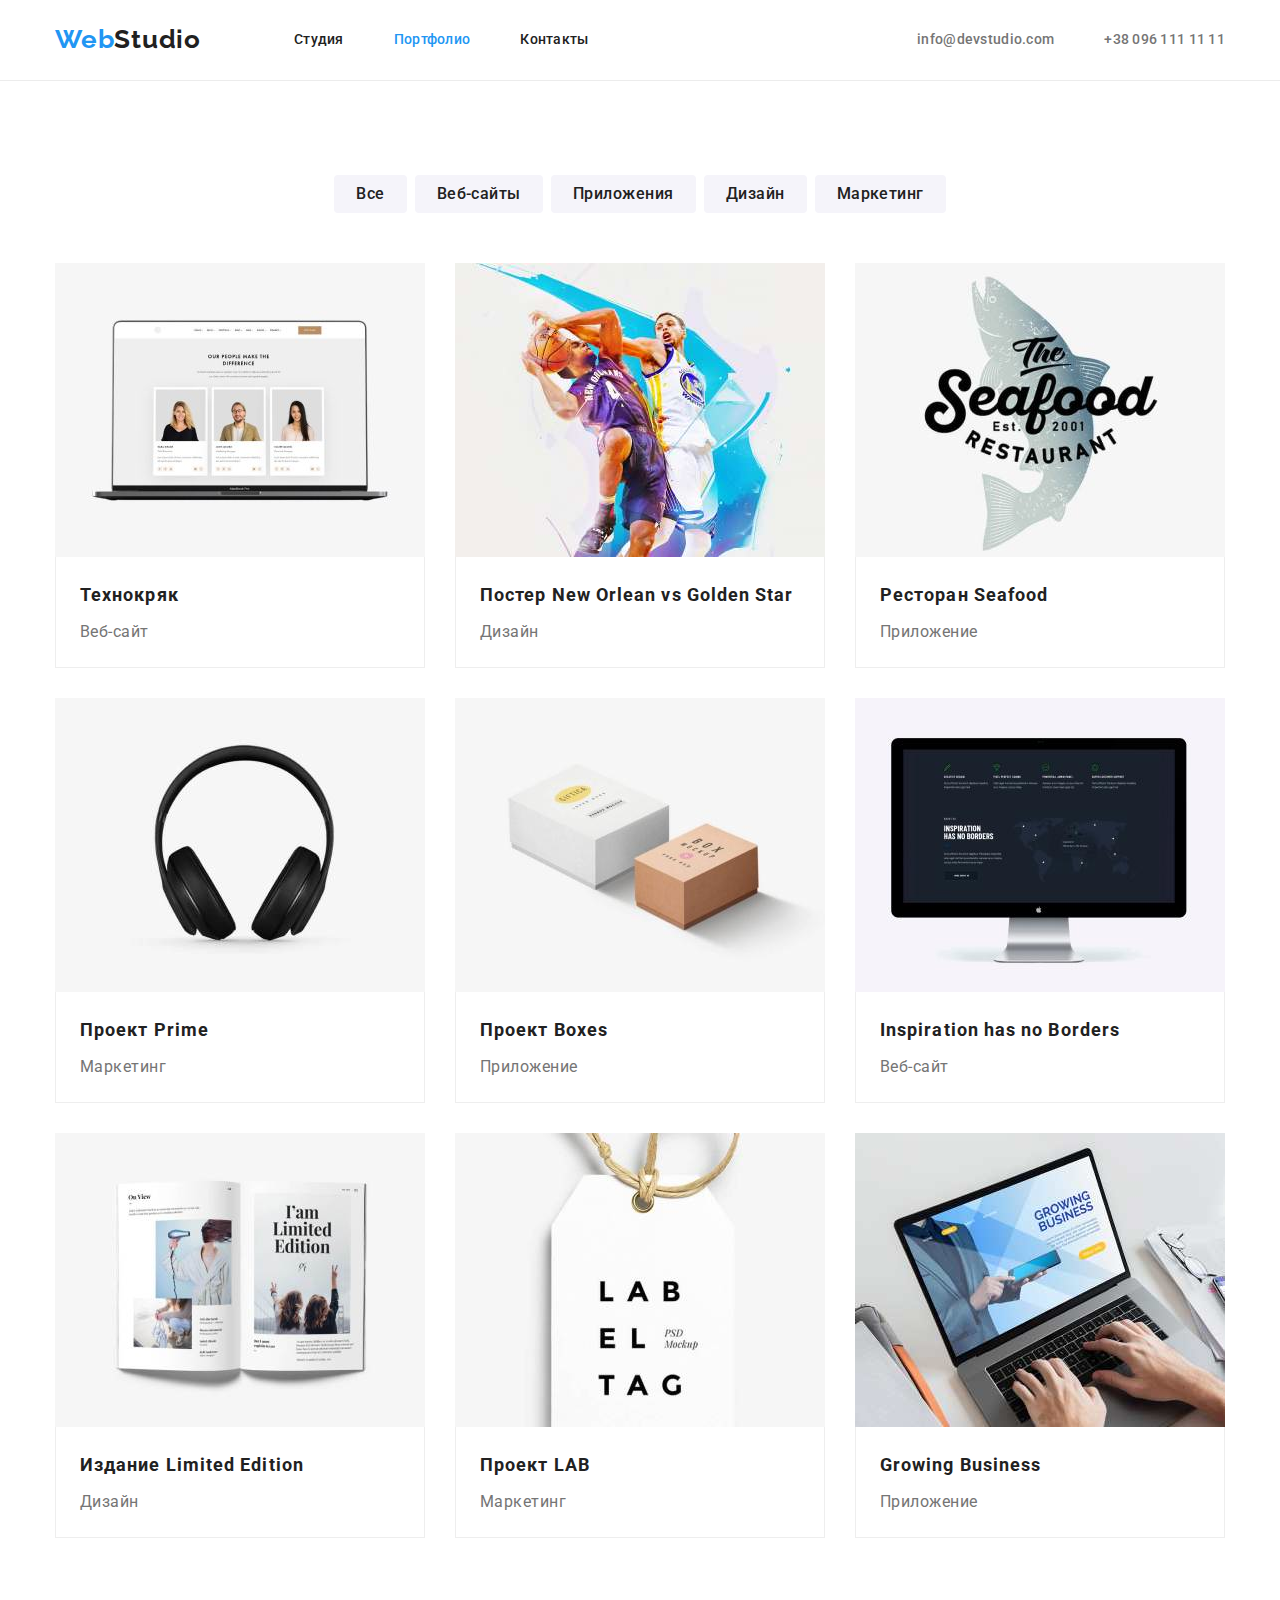
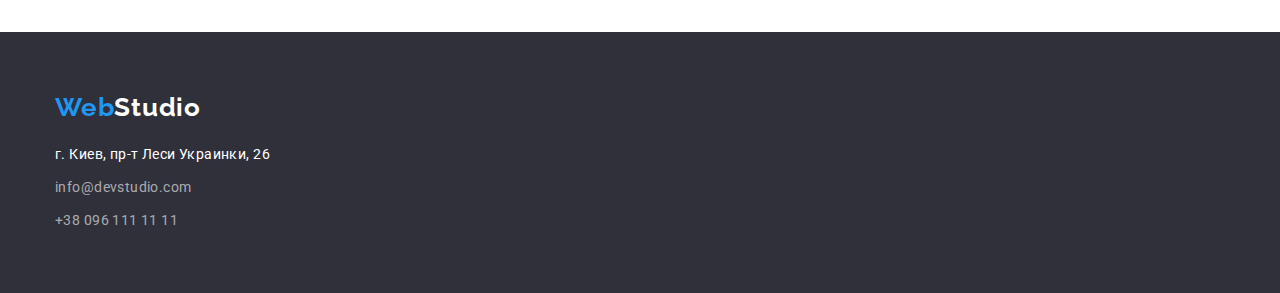
==== portfolio.html @ a239a43c "Домашнє завдання №3" ====
<!DOCTYPE html>
<html lang="ru">
  <head>
    <meta charset="UTF-8" />
    <meta http-equiv="X-UA-Compatible" content="IE=edge" />
    <meta name="viewport" content="width=device-width, initial-scale=1.0" />
    <title>WebStudio</title>
    <link rel="preconnect" href="https://fonts.googleapis.com" />
    <link rel="preconnect" href="https://fonts.gstatic.com" crossorigin />
    <link
      href="https://fonts.googleapis.com/css2?family=Raleway:wght@700&family=Roboto:wght@400;500;700;900&display=swap"
      rel="stylesheet"
    />
    <link
      rel="stylesheet"
      href="https://cdnjs.cloudflare.com/ajax/libs/modern-normalize/1.1.0/modern-normalize.min.css"
    />
    <link rel="stylesheet" href="./css/reset.css" />
    <link rel="stylesheet" href="./css/styles.css" />
  </head>

  <body>
    <!--Шапка.Навигация сайта-->
    <header>
      <div class="container nav">
        <nav class="section-nav">
          <a class="logo" href="./index.html">
            <span class="logo-text">Web</span>Studio
          </a>
          <ul class="nav-list">
            <li class="item"><a class="link" href="./index.html">Студия</a></li>
            <li class="item">
              <a class="link current" href="./portfolio.html">Портфолио</a>
            </li>
            <li class="item"><a class="link" href="">Контакты</a></li>
          </ul>
        </nav>
        <ul class="contacts">
          <li class="item">
            <a class="link" href="mailto:info@devstudio.com"
              >info@devstudio.com</a
            >
          </li>
          <li class="item">
            <a class="link" href="tel:+380961111111">+38 096 111 11 11</a>
          </li>
        </ul>
      </div>
    </header>

    <!-- Main -->
    <main>
      <section class="portfolio">
        <div class="container">
          <h1 class="title-hidden">Наши проекты</h1>
          <div class="filters">
            <ul class="list-filters">
              <li class="item">
                <button type="button" class="filter-button">Все</button>
              </li>
              <li class="item">
                <button type="button" class="filter-button">Веб-сайты</button>
              </li>
              <li class="item">
                <button type="button" class="filter-button">Приложения</button>
              </li>
              <li class="item">
                <button type="button" class="filter-button">Дизайн</button>
              </li>
              <li class="item">
                <button type="button" class="filter-button">Маркетинг</button>
              </li>
            </ul>
          </div>

          <ul class="list-works">
            <li class="item">
              <a class="link" href="">
                <img
                  src="./images/portfolio1.jpg"
                  alt="Страница веб-сайта Технокряк"
                  width="370"
                  height="294"
                />
                <div class="border">
                  <h2 class="project">Технокряк</h2>
                  <p class="type">Веб-сайт</p>
                </div>
              </a>
            </li>
            <li class="item">
              <a class="link" href="">
                <img
                  src="./images/portfolio2.jpg"
                  alt="Два баскетболиста"
                  width="370"
                  height="294"
                />
                <div class="border">
                  <h2 class="project">Постер New Orlean vs Golden Star</h2>
                  <p class="type">Дизайн</p>
                </div>
              </a>
            </li>
            <li class="item">
              <a class="link" href="">
                <img
                  src="./images/portfolio3.jpg"
                  alt="Логотип ресторана Seafood"
                  width="370"
                  height="294"
                />
                <div class="border">
                  <h2 class="project">Ресторан Seafood</h2>
                  <p class="type">Приложение</p>
                </div>
              </a>
            </li>
            <li class="item">
              <a class="link" href="">
                <img
                  src="./images/portfolio4.jpg"
                  alt="Наушники"
                  width="370"
                  height="294"
                />
                <div class="border">
                  <h2 class="project">Проект Prime</h2>
                  <p class="type">Маркетинг</p>
                </div>
              </a>
            </li>
            <li class="item">
              <a class="link" href="">
                <img
                  src="./images/portfolio5.jpg"
                  alt="Две коробки"
                  width="370"
                  height="294"
                />
                <div class="border">
                  <h2 class="project">Проект Boxes</h2>
                  <p class="type">Приложение</p>
                </div>
              </a>
            </li>
            <li class="item">
              <a class="link" href="">
                <img
                  src="./images/portfolio6.jpg"
                  alt="Стнаница веб-сайта Inspiration has no Borders"
                  width="370"
                  height="294"
                />
                <div class="border">
                  <h2 class="project">Inspiration has no Borders</h2>
                  <p class="type">Веб-сайт</p>
                </div>
              </a>
            </li>
            <li class="item">
              <a class="link" href="">
                <img
                  src="./images/portfolio7.jpg"
                  alt="Журнал"
                  width="370"
                  height="294"
                />
                <div class="border">
                  <h2 class="project">Издание Limited Edition</h2>
                  <p class="type">Дизайн</p>
                </div>
              </a>
            </li>
            <li class="item">
              <a class="link" href="">
                <img
                  src="./images/portfolio8.jpg"
                  alt="Ярлык"
                  width="370"
                  height="294"
                />
                <div class="border">
                  <h2 class="project">Проект LAB</h2>
                  <p class="type">Маркетинг</p>
                </div>
              </a>
            </li>
            <li class="item">
              <a class="link" href="">
                <img
                  src="./images/portfolio9.jpg"
                  alt="Стнаница веб-сайта Growing Business"
                  width="370"
                  height="294"
                />
                <div class="border">
                  <h2 class="project">Growing Business</h2>
                  <p class="type">Приложение</p>
                </div>
              </a>
            </li>
          </ul>
        </div>
      </section>
    </main>

    <!--Подвал-->
    <footer class="footer">
      <div class="container">
        <a class="logo" href="./index.html">
          <span class="logo-text">Web</span>Studio
        </a>
        <address class="address">
          <p class="address-text">г. Киев, пр-т Леси Украинки, 26</p>
          <a href="mailto:info@devstudio.com" class="mail"
            >info@devstudio.com</a
          >
          <br />
          <a href="tel:+380961111111">+38 096 111 11 11</a>
        </address>
      </div>
    </footer>
  </body>
</html>
---- css/styles.css ----
:root {
  --main-text-color: #757575;
  --title-text-color: #212121;
  --accent-color: #2196f3;
  --primary-white-color: #ffffff;
  --footer-color: rgba(255, 255, 255, 0.6);
}

body {
  color: var(--main-text-color);
  font-size: 14px;
  font-family: Roboto, sans-serif;
}

header {
  border-bottom: 1px solid #ececec;
}

.container {
  max-width: 1200px;
  margin-left: auto;
  margin-right: auto;
  padding-left: 15px;
  padding-right: 15px;
}

/*Шапка.Навигация сайта*/
.container.nav {
  display: flex;
  align-items: center;
  justify-content: space-between;
}

.section-nav {
  display: flex;
  align-items: center;
}

.logo {
  margin-right: 93px;

  color: var(--title-text-color);

  font-family: Raleway, sans-serif;
  font-weight: 700;
  font-size: 26px;
  line-height: 1.2;
  letter-spacing: 0.03em;
  text-decoration: none;
}

.logo-text {
  color: var(--accent-color);
}

.nav-list {
  display: flex;
}

.nav-list .item:not(:last-child) {
  margin-right: 50px;
}

.nav-list .link {
  display: block;
  padding-top: 32px;
  padding-bottom: 32px;

  color: var(--title-text-color);

  font-weight: 500;
  font-size: 14px;
  line-height: 1.14;
  letter-spacing: 0.02em;
  text-decoration: none;
}

.nav-list .link.current {
  color: var(--accent-color);
}
.nav-list .link:hover,
.nav-list .link:focus {
  color: var(--accent-color);
}

.contacts {
  display: flex;
}

.contacts .item:not(:last-child) {
  margin-right: 50px;
}

.contacts .link {
  display: block;
  padding-top: 32px;
  padding-bottom: 32px;

  color: var(--main-text-color);

  font-weight: 500;
  font-size: 14px;
  line-height: 1.14;
  letter-spacing: 0.02em;
  text-decoration: none;
}

.contacts .link:hover,
.contacts .link:focus {
  color: var(--accent-color);
}

/* Герой */
.hero {
  max-width: 1600px;
  margin: 0 auto;
  text-align: center;

  background-color: #2f303a;
}

.hero-title {
  max-width: 696px;
  margin: 0 auto;
  margin-bottom: 30px;
  padding-top: 200px;

  color: var(--primary-white-color);

  font-weight: 900;
  font-size: 44px;
  line-height: 1.4;
  letter-spacing: 0.06em;
  text-transform: uppercase;
}

.button {
  display: inline-block;
  min-width: 200px;
  border-radius: 4px;
  padding: 10px 32px;
  margin-bottom: 200px;

  color: var(--primary-white-color);
  background-color: var(--accent-color);

  font-family: inherit;
  font-weight: 700;
  font-size: 16px;
  line-height: 1.9;
  letter-spacing: 0.06em;

  cursor: pointer;
}

/* Общие свойства для секций */
.section-title {
  margin-top: 0;
  margin-bottom: 50px;

  color: var(--title-text-color);

  font-weight: 700;
  font-size: 36px;
  line-height: 1.13;
  text-align: center;
  letter-spacing: 0.03em;
}

/* Преимущества */
.container.features {
  padding-top: 94px;
  padding-bottom: 94px;
}

.title-hidden {
  width: 1px;
  height: 1px;
  padding: 0;
  margin: -1px 0 0 0;

  overflow: hidden;

  opacity: 0;
}

.features-list {
  display: flex;
}

.features-list .item:not(:last-child) {
  margin-right: 30px;
}

.features-list .title {
  margin-top: 0;
  margin-bottom: 10px;

  color: var(--title-text-color);

  font-weight: 700;
  font-size: 14px;
  line-height: 1.14;
  letter-spacing: 0.03em;
  text-transform: uppercase;
}

.features-list p {
  margin-top: 0;
  margin-bottom: 0;

  font-weight: 400;
  font-size: 14px;
  line-height: 1.7;
  letter-spacing: 0.03em;
}

/* Чем занимаются */
.container.functions {
  padding-bottom: 94px;
}

.functions-list {
  display: flex;
}

.functions-list .item:not(:last-child) {
  margin-right: 30px;
}

/* Команда */
.section-team {
  background-color: #f5f4fa;
}

.container.team {
  padding-top: 94px;
  padding-bottom: 94px;
}

.team-list {
  display: flex;
}

.team-list .item {
  text-align: center;
}

.team-list .item:not(:last-child) {
  margin-right: 30px;
}

.team-list .name {
  margin-top: 30px;
  margin-bottom: 10px;

  color: var(--title-text-color);
}

.team-list .position {
  margin-bottom: 0px;
  padding-bottom: 30px;
  margin-top: 0;
  font-size: 16px;
  line-height: 1.19;
  letter-spacing: 0.03em;
}

/* Подвал */
.footer {
  padding-top: 60px;
  padding-bottom: 60px;
  background-color: #2f303a;
}

.footer .logo {
  display: inline-block;
  margin-bottom: 20px;

  color: var(--primary-white-color);
}

.address {
  font-weight: 400;
  font-size: 14px;
  line-height: 1.7;
  letter-spacing: 0.03em;
  font-style: normal;
}

.address-text {
  margin-top: 0;
  margin-bottom: 9px;

  color: var(--primary-white-color);
}

.address a {
  color: rgba(255, 255, 255, 0.6);

  text-decoration: none;
}

.address .mail {
  display: inline-block;
  margin-bottom: 9px;
}

/* Стили портфолио */
.portfolio .container {
  padding-top: 94px;
  padding-bottom: 94px;
}

.filters {
  margin-bottom: 50px;
}

.list-filters {
  display: flex;
  justify-content: center;
}

.list-filters .item:not(:last-child) {
  margin-right: 8px;
}

.filter-button {
  display: inline-block;
  max-height: 38px;
  border-radius: 4px;
  padding: 6px 22px;

  color: var(--title-text-color);
  background-color: #f5f4fa;

  font-family: inherit;
  font-weight: 500;
  font-size: 16px;
  line-height: 1.63;
  letter-spacing: 0.03em;

  cursor: pointer;
}

.filter-button:hover,
.filter-button:focus {
  color: var(--primary-white-color);
  background-color: var(--accent-color);
}

.list-works {
  display: flex;
  flex-wrap: wrap;
  margin-right: -30px;
  margin-bottom: -30px;
  padding: 0;
}

.list-works .item {
  margin-right: 30px;
  margin-bottom: 30px;
  flex-basis: calc((100% - 90px) / 3);

  background: #ffffff;
}

.list-works .item:nth-child(3n) {
  margin-right: 0;
}

.border {
  border-left: 1px solid #eeeeee;
  border-right: 1px solid #eeeeee;
  border-bottom: 1px solid #eeeeee;
}

.list-works .project {
  margin-bottom: 4px;
  padding-top: 20px;
  padding-left: 24px;
  padding-right: 24px;

  color: var(--title-text-color);

  font-weight: 700;
  font-size: 18px;
  line-height: 2;
  letter-spacing: 0.06em;
}

.list-works .type {
  margin-top: 0;
  margin-bottom: 20px;
  padding-left: 24px;
  padding-right: 24px;

  color: var(--main-text-color);

  font-size: 16px;
  line-height: 1.88;
  letter-spacing: 0.03em;
}
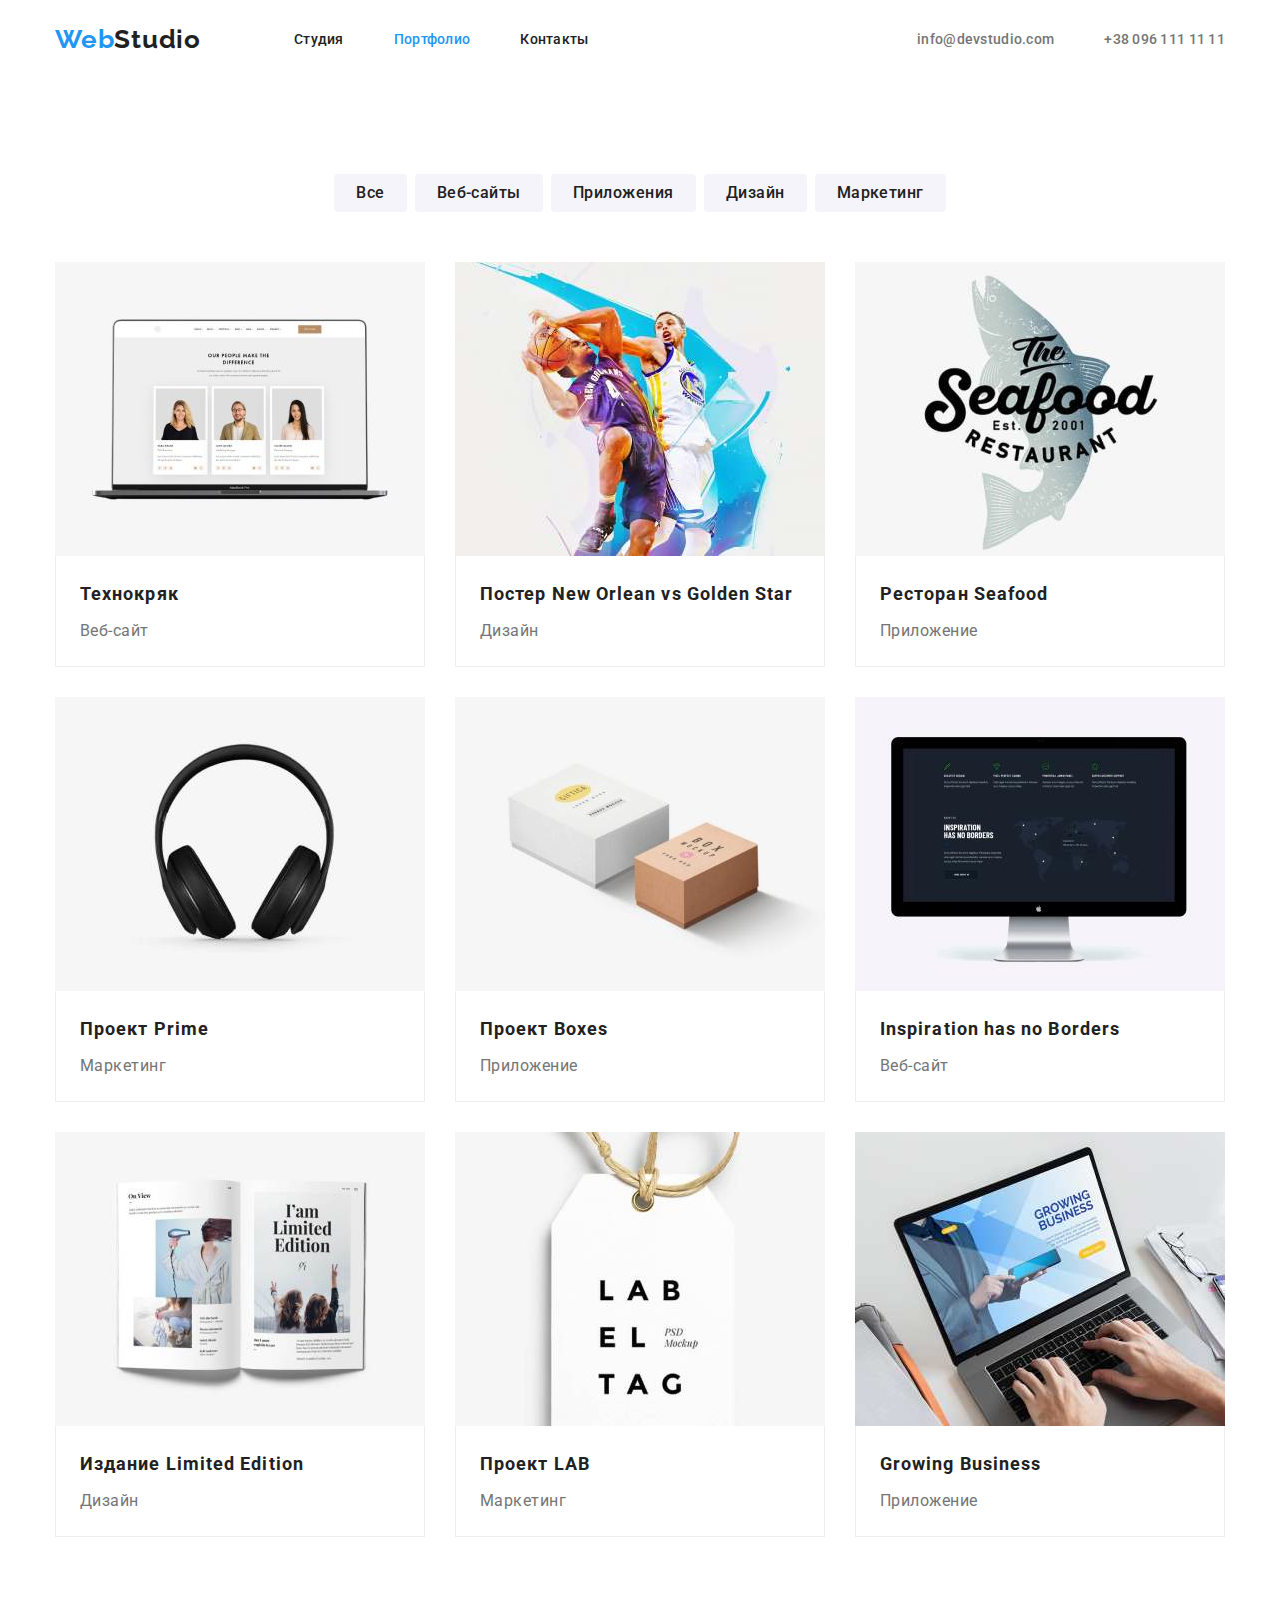
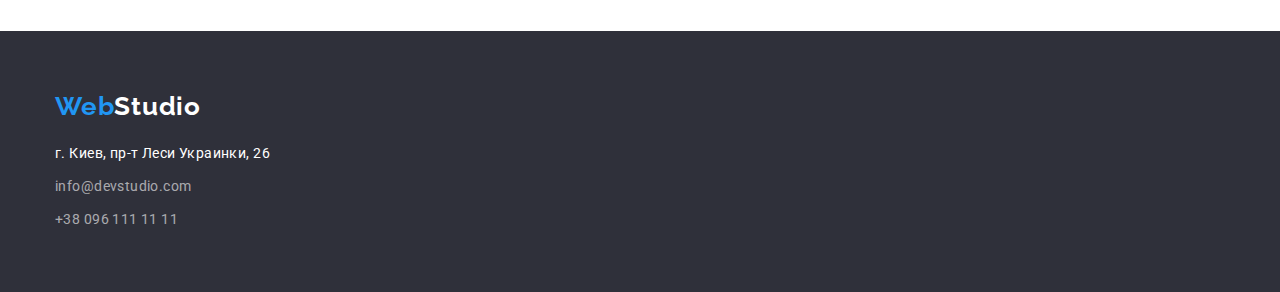
==== commit 40daafed: "Виправляє розміщення секцій та контейнерів, переносить кольори в перемінні." ====
--- a/portfolio.html
+++ b/portfolio.html
@@ -21,28 +21,32 @@
 
   <body>
     <!--Шапка.Навигация сайта-->
-    <header>
-      <div class="container nav">
-        <nav class="section-nav">
+    <header class="nav">
+      <div class="container nav-container">
+        <nav class="nav-section">
           <a class="logo" href="./index.html">
             <span class="logo-text">Web</span>Studio
           </a>
           <ul class="nav-list">
-            <li class="item"><a class="link" href="./index.html">Студия</a></li>
-            <li class="item">
-              <a class="link current" href="./portfolio.html">Портфолио</a>
-            </li>
-            <li class="item"><a class="link" href="">Контакты</a></li>
+            <li class="nav-item">
+              <a class="nav-link" href="./index.html">Студия</a>
+            </li>
+            <li class="nav-item">
+              <a class="nav-link current" href="./portfolio.html">Портфолио</a>
+            </li>
+            <li class="nav-item"><a class="nav-link" href="">Контакты</a></li>
           </ul>
         </nav>
         <ul class="contacts">
-          <li class="item">
-            <a class="link" href="mailto:info@devstudio.com"
+          <li class="contacts-item">
+            <a class="contacts-link" href="mailto:info@devstudio.com"
               >info@devstudio.com</a
             >
           </li>
-          <li class="item">
-            <a class="link" href="tel:+380961111111">+38 096 111 11 11</a>
+          <li class="contacts-item">
+            <a class="contacts-link" href="tel:+380961111111"
+              >+38 096 111 11 11</a
+            >
           </li>
         </ul>
       </div>
@@ -50,153 +54,153 @@
 
     <!-- Main -->
     <main>
-      <section class="portfolio">
+      <section class="section">
         <div class="container">
           <h1 class="title-hidden">Наши проекты</h1>
-          <div class="filters">
-            <ul class="list-filters">
-              <li class="item">
-                <button type="button" class="filter-button">Все</button>
-              </li>
-              <li class="item">
-                <button type="button" class="filter-button">Веб-сайты</button>
-              </li>
-              <li class="item">
-                <button type="button" class="filter-button">Приложения</button>
-              </li>
-              <li class="item">
-                <button type="button" class="filter-button">Дизайн</button>
-              </li>
-              <li class="item">
-                <button type="button" class="filter-button">Маркетинг</button>
-              </li>
-            </ul>
-          </div>
-
-          <ul class="list-works">
-            <li class="item">
-              <a class="link" href="">
+          <ul class="filters-list">
+            <li class="filter-item">
+              <button type="button" class="filter-button">Все</button>
+            </li>
+            <li class="filter-item">
+              <button type="button" class="filter-button">Веб-сайты</button>
+            </li>
+            <li class="filter-item">
+              <button type="button" class="filter-button">Приложения</button>
+            </li>
+            <li class="filter-item">
+              <button type="button" class="filter-button">Дизайн</button>
+            </li>
+            <li class="filter-item">
+              <button type="button" class="filter-button">Маркетинг</button>
+            </li>
+          </ul>
+
+          <ul class="works-list">
+            <li class="work-item">
+              <a class="work-link" href="">
                 <img
                   src="./images/portfolio1.jpg"
                   alt="Страница веб-сайта Технокряк"
                   width="370"
                   height="294"
                 />
-                <div class="border">
-                  <h2 class="project">Технокряк</h2>
-                  <p class="type">Веб-сайт</p>
-                </div>
-              </a>
-            </li>
-            <li class="item">
-              <a class="link" href="">
+                <div class="work-border">
+                  <h2 class="work-project">Технокряк</h2>
+                  <p class="work-type">Веб-сайт</p>
+                </div>
+              </a>
+            </li>
+            <li class="work-item">
+              <a class="work-link" href="">
                 <img
                   src="./images/portfolio2.jpg"
                   alt="Два баскетболиста"
                   width="370"
                   height="294"
                 />
-                <div class="border">
-                  <h2 class="project">Постер New Orlean vs Golden Star</h2>
-                  <p class="type">Дизайн</p>
-                </div>
-              </a>
-            </li>
-            <li class="item">
-              <a class="link" href="">
+                <div class="work-border">
+                  <h2 class="work-project">Постер New Orlean vs Golden Star</h2>
+                  <p class="work-type">Дизайн</p>
+                </div>
+              </a>
+            </li>
+            <li class="work-item">
+              <a class="work-link" href="">
                 <img
                   src="./images/portfolio3.jpg"
                   alt="Логотип ресторана Seafood"
                   width="370"
                   height="294"
                 />
-                <div class="border">
-                  <h2 class="project">Ресторан Seafood</h2>
-                  <p class="type">Приложение</p>
-                </div>
-              </a>
-            </li>
-            <li class="item">
-              <a class="link" href="">
+                <div class="work-border">
+                  <h2 class="work-project">Ресторан Seafood</h2>
+                  <p class="work-type">Приложение</p>
+                </div>
+              </a>
+            </li>
+            <li class="work-item">
+              <a class="work-link" href="">
                 <img
                   src="./images/portfolio4.jpg"
                   alt="Наушники"
                   width="370"
                   height="294"
                 />
-                <div class="border">
-                  <h2 class="project">Проект Prime</h2>
-                  <p class="type">Маркетинг</p>
-                </div>
-              </a>
-            </li>
-            <li class="item">
-              <a class="link" href="">
+                <div class="work-border">
+                  <h2 class="work-project">Проект Prime</h2>
+                  <p class="work-type">Маркетинг</p>
+                </div>
+              </a>
+            </li>
+            <li class="work-item">
+              <a class="work-link" href="">
                 <img
                   src="./images/portfolio5.jpg"
                   alt="Две коробки"
                   width="370"
                   height="294"
                 />
-                <div class="border">
-                  <h2 class="project">Проект Boxes</h2>
-                  <p class="type">Приложение</p>
-                </div>
-              </a>
-            </li>
-            <li class="item">
-              <a class="link" href="">
+                <div class="work-border">
+                  <h2 class="work-project">Проект Boxes</h2>
+                  <p class="work-type">Приложение</p>
+                </div>
+              </a>
+            </li>
+            <li class="work-item">
+              <a class="work-link" href="">
                 <img
                   src="./images/portfolio6.jpg"
                   alt="Стнаница веб-сайта Inspiration has no Borders"
                   width="370"
                   height="294"
                 />
-                <div class="border">
-                  <h2 class="project">Inspiration has no Borders</h2>
-                  <p class="type">Веб-сайт</p>
-                </div>
-              </a>
-            </li>
-            <li class="item">
-              <a class="link" href="">
+                <div class="work-border">
+                  <h2 class="work-project" lang="en">
+                    Inspiration has no Borders
+                  </h2>
+                  <p class="work-type">Веб-сайт</p>
+                </div>
+              </a>
+            </li>
+            <li class="work-item">
+              <a class="work-link" href="">
                 <img
                   src="./images/portfolio7.jpg"
                   alt="Журнал"
                   width="370"
                   height="294"
                 />
-                <div class="border">
-                  <h2 class="project">Издание Limited Edition</h2>
-                  <p class="type">Дизайн</p>
-                </div>
-              </a>
-            </li>
-            <li class="item">
-              <a class="link" href="">
+                <div class="work-border">
+                  <h2 class="work-project">Издание Limited Edition</h2>
+                  <p class="work-type">Дизайн</p>
+                </div>
+              </a>
+            </li>
+            <li class="work-item">
+              <a class="work-link" href="">
                 <img
                   src="./images/portfolio8.jpg"
                   alt="Ярлык"
                   width="370"
                   height="294"
                 />
-                <div class="border">
-                  <h2 class="project">Проект LAB</h2>
-                  <p class="type">Маркетинг</p>
-                </div>
-              </a>
-            </li>
-            <li class="item">
-              <a class="link" href="">
+                <div class="work-border">
+                  <h2 class="work-project">Проект LAB</h2>
+                  <p class="work-type">Маркетинг</p>
+                </div>
+              </a>
+            </li>
+            <li class="work-item">
+              <a class="work-link" href="">
                 <img
                   src="./images/portfolio9.jpg"
                   alt="Стнаница веб-сайта Growing Business"
                   width="370"
                   height="294"
                 />
-                <div class="border">
-                  <h2 class="project">Growing Business</h2>
-                  <p class="type">Приложение</p>
+                <div class="work-border">
+                  <h2 class="work-project" lang="en">Growing Business</h2>
+                  <p class="work-type">Приложение</p>
                 </div>
               </a>
             </li>
@@ -216,8 +220,7 @@
           <a href="mailto:info@devstudio.com" class="mail"
             >info@devstudio.com</a
           >
-          <br />
-          <a href="tel:+380961111111">+38 096 111 11 11</a>
+          <a href="tel:+380961111111" class="phone">+38 096 111 11 11</a>
         </address>
       </div>
     </footer>
--- a/css/styles.css
+++ b/css/styles.css
@@ -2,20 +2,40 @@
   --main-text-color: #757575;
   --title-text-color: #212121;
   --accent-color: #2196f3;
+  --secondary-accent-color: #188ce8;
   --primary-white-color: #ffffff;
   --footer-color: rgba(255, 255, 255, 0.6);
+
+  --back-background-color: #e5e5e5;
+  --primary-background-color: #ffffff;
+  --secondary-background-color: #f5f4fa;
+  --dark-background-color: #2f303a;
+
+  --first-border-color: #ececec;
+  --second-border-color: #eeeeee;
 }
 
 body {
   color: var(--main-text-color);
   font-size: 14px;
   font-family: Roboto, sans-serif;
+  background-color: var(--back-background-color);
 }
 
 header {
-  border-bottom: 1px solid #ececec;
-}
-
+  border-bottom: 1px solid var(--border-color);
+  background-color: var(--primary-background-color);
+}
+
+.section {
+  max-width: 1600px;
+  margin-left: auto;
+  margin-right: auto;
+  padding-top: 94px;
+  padding-bottom: 94px;
+
+  background-color: var(--primary-background-color);
+}
 .container {
   max-width: 1200px;
   margin-left: auto;
@@ -24,14 +44,43 @@
   padding-right: 15px;
 }
 
+.section-title {
+  margin-top: 0;
+  margin-bottom: 50px;
+
+  color: var(--title-text-color);
+
+  font-weight: 700;
+  font-size: 36px;
+  line-height: 1.13;
+  text-align: center;
+  letter-spacing: 0.03em;
+}
+
+.title-hidden {
+  width: 1px;
+  height: 1px;
+  padding: 0;
+  margin: -1px 0 0 0;
+
+  overflow: hidden;
+
+  opacity: 0;
+}
+
 /*Шапка.Навигация сайта*/
-.container.nav {
+.nav {
+  max-width: 1600px;
+  margin-left: auto;
+  margin-right: auto;
+}
+.nav-container {
   display: flex;
   align-items: center;
   justify-content: space-between;
 }
 
-.section-nav {
+.nav-section {
   display: flex;
   align-items: center;
 }
@@ -57,11 +106,11 @@
   display: flex;
 }
 
-.nav-list .item:not(:last-child) {
+.nav-item:not(:last-child) {
   margin-right: 50px;
 }
 
-.nav-list .link {
+.nav-link {
   display: block;
   padding-top: 32px;
   padding-bottom: 32px;
@@ -75,11 +124,11 @@
   text-decoration: none;
 }
 
-.nav-list .link.current {
+.nav-link.current {
   color: var(--accent-color);
 }
-.nav-list .link:hover,
-.nav-list .link:focus {
+.nav-link:hover,
+.nav-link:focus {
   color: var(--accent-color);
 }
 
@@ -87,11 +136,11 @@
   display: flex;
 }
 
-.contacts .item:not(:last-child) {
+.contacts-item:not(:last-child) {
   margin-right: 50px;
 }
 
-.contacts .link {
+.contacts-link {
   display: block;
   padding-top: 32px;
   padding-bottom: 32px;
@@ -105,8 +154,8 @@
   text-decoration: none;
 }
 
-.contacts .link:hover,
-.contacts .link:focus {
+.contacts-link:hover,
+.contacts-link:focus {
   color: var(--accent-color);
 }
 
@@ -114,16 +163,16 @@
 .hero {
   max-width: 1600px;
   margin: 0 auto;
+  padding: 200px;
   text-align: center;
 
-  background-color: #2f303a;
+  background-color: var(--dark-background-color);
 }
 
 .hero-title {
   max-width: 696px;
   margin: 0 auto;
   margin-bottom: 30px;
-  padding-top: 200px;
 
   color: var(--primary-white-color);
 
@@ -134,13 +183,13 @@
   text-transform: uppercase;
 }
 
-.button {
+.hero-button {
   display: inline-block;
   min-width: 200px;
   border-radius: 4px;
   padding: 10px 32px;
-  margin-bottom: 200px;
-
+
+  box-shadow: 0px 4px 4px rgba(0, 0, 0, 0.15);
   color: var(--primary-white-color);
   background-color: var(--accent-color);
 
@@ -153,6 +202,10 @@
   cursor: pointer;
 }
 
+.hero-button:hover,
+.hero-button:focus {
+  background: var(--secondary-accent-color);
+}
 /* Общие свойства для секций */
 .section-title {
   margin-top: 0;
@@ -168,31 +221,19 @@
 }
 
 /* Преимущества */
-.container.features {
-  padding-top: 94px;
-  padding-bottom: 94px;
-}
-
-.title-hidden {
-  width: 1px;
-  height: 1px;
-  padding: 0;
-  margin: -1px 0 0 0;
-
-  overflow: hidden;
-
-  opacity: 0;
-}
-
 .features-list {
   display: flex;
 }
 
-.features-list .item:not(:last-child) {
+.features-item {
+  min-width: 270px;
+}
+
+.features-item:not(:last-child) {
   margin-right: 30px;
 }
 
-.features-list .title {
+.features-title {
   margin-top: 0;
   margin-bottom: 10px;
 
@@ -205,10 +246,7 @@
   text-transform: uppercase;
 }
 
-.features-list p {
-  margin-top: 0;
-  margin-bottom: 0;
-
+.features-text {
   font-weight: 400;
   font-size: 14px;
   line-height: 1.7;
@@ -216,51 +254,52 @@
 }
 
 /* Чем занимаются */
-.container.functions {
-  padding-bottom: 94px;
+.functions {
+  padding-top: 0px;
 }
 
 .functions-list {
   display: flex;
 }
 
-.functions-list .item:not(:last-child) {
+.functions-item:not(:last-child) {
   margin-right: 30px;
 }
 
 /* Команда */
-.section-team {
-  background-color: #f5f4fa;
-}
-
-.container.team {
-  padding-top: 94px;
-  padding-bottom: 94px;
+.team {
+  background-color: var(--secondary-background-color);
 }
 
 .team-list {
   display: flex;
 }
 
-.team-list .item {
+.team-item {
   text-align: center;
-}
-
-.team-list .item:not(:last-child) {
+
+  box-shadow: 0px 1px 3px rgba(0, 0, 0, 0.12), 0px 1px 1px rgba(0, 0, 0, 0.14),
+    0px 2px 1px rgba(0, 0, 0, 0.2);
+  border-radius: 4px;
+}
+
+.team-item:not(:last-child) {
   margin-right: 30px;
 }
 
-.team-list .name {
-  margin-top: 30px;
+.team-item-text {
+  padding-top: 30px;
+  padding-bottom: 30px;
+  background-color: var(--primary-background-color);
+}
+
+.team-name {
   margin-bottom: 10px;
 
   color: var(--title-text-color);
 }
 
-.team-list .position {
-  margin-bottom: 0px;
-  padding-bottom: 30px;
-  margin-top: 0;
+.team-position {
   font-size: 16px;
   line-height: 1.19;
   letter-spacing: 0.03em;
@@ -268,9 +307,12 @@
 
 /* Подвал */
 .footer {
+  max-width: 1600px;
+  margin-left: auto;
+  margin-right: auto;
   padding-top: 60px;
   padding-bottom: 60px;
-  background-color: #2f303a;
+  background-color: var(--dark-background-color);
 }
 
 .footer .logo {
@@ -295,33 +337,28 @@
   color: var(--primary-white-color);
 }
 
-.address a {
-  color: rgba(255, 255, 255, 0.6);
+.mail,
+.phone {
+  display: block;
+
+  color: var(--footer-color);
 
   text-decoration: none;
 }
 
-.address .mail {
+.mail {
   display: inline-block;
   margin-bottom: 9px;
 }
 
 /* Стили портфолио */
-.portfolio .container {
-  padding-top: 94px;
-  padding-bottom: 94px;
-}
-
-.filters {
+.filters-list {
+  display: flex;
+  justify-content: center;
   margin-bottom: 50px;
 }
 
-.list-filters {
-  display: flex;
-  justify-content: center;
-}
-
-.list-filters .item:not(:last-child) {
+.filter-item:not(:last-child) {
   margin-right: 8px;
 }
 
@@ -332,7 +369,7 @@
   padding: 6px 22px;
 
   color: var(--title-text-color);
-  background-color: #f5f4fa;
+  background-color: var(--secondary-background-color);
 
   font-family: inherit;
   font-weight: 500;
@@ -345,11 +382,14 @@
 
 .filter-button:hover,
 .filter-button:focus {
+  box-shadow: 0px 3px 1px rgba(0, 0, 0, 0.1), 0px 1px 2px rgba(0, 0, 0, 0.08),
+    0px 2px 2px rgba(0, 0, 0, 0.12);
+
   color: var(--primary-white-color);
   background-color: var(--accent-color);
 }
 
-.list-works {
+.works-list {
   display: flex;
   flex-wrap: wrap;
   margin-right: -30px;
@@ -357,29 +397,31 @@
   padding: 0;
 }
 
-.list-works .item {
+.work-item {
   margin-right: 30px;
   margin-bottom: 30px;
   flex-basis: calc((100% - 90px) / 3);
 
-  background: #ffffff;
-}
-
-.list-works .item:nth-child(3n) {
+  background: var(--primary-background-color);
+}
+
+.work-item:nth-child(3n) {
   margin-right: 0;
 }
 
-.border {
-  border-left: 1px solid #eeeeee;
-  border-right: 1px solid #eeeeee;
-  border-bottom: 1px solid #eeeeee;
-}
-
-.list-works .project {
-  margin-bottom: 4px;
+.work-border {
+  display: block;
   padding-top: 20px;
+  padding-bottom: 20px;
   padding-left: 24px;
   padding-right: 24px;
+  border-left: 1px solid var(--second-border-color);
+  border-right: 1px solid var(--second-border-color);
+  border-bottom: 1px solid var(--second-border-color);
+}
+
+.work-project {
+  margin-bottom: 4px;
 
   color: var(--title-text-color);
 
@@ -389,12 +431,7 @@
   letter-spacing: 0.06em;
 }
 
-.list-works .type {
-  margin-top: 0;
-  margin-bottom: 20px;
-  padding-left: 24px;
-  padding-right: 24px;
-
+.work-type {
   color: var(--main-text-color);
 
   font-size: 16px;
